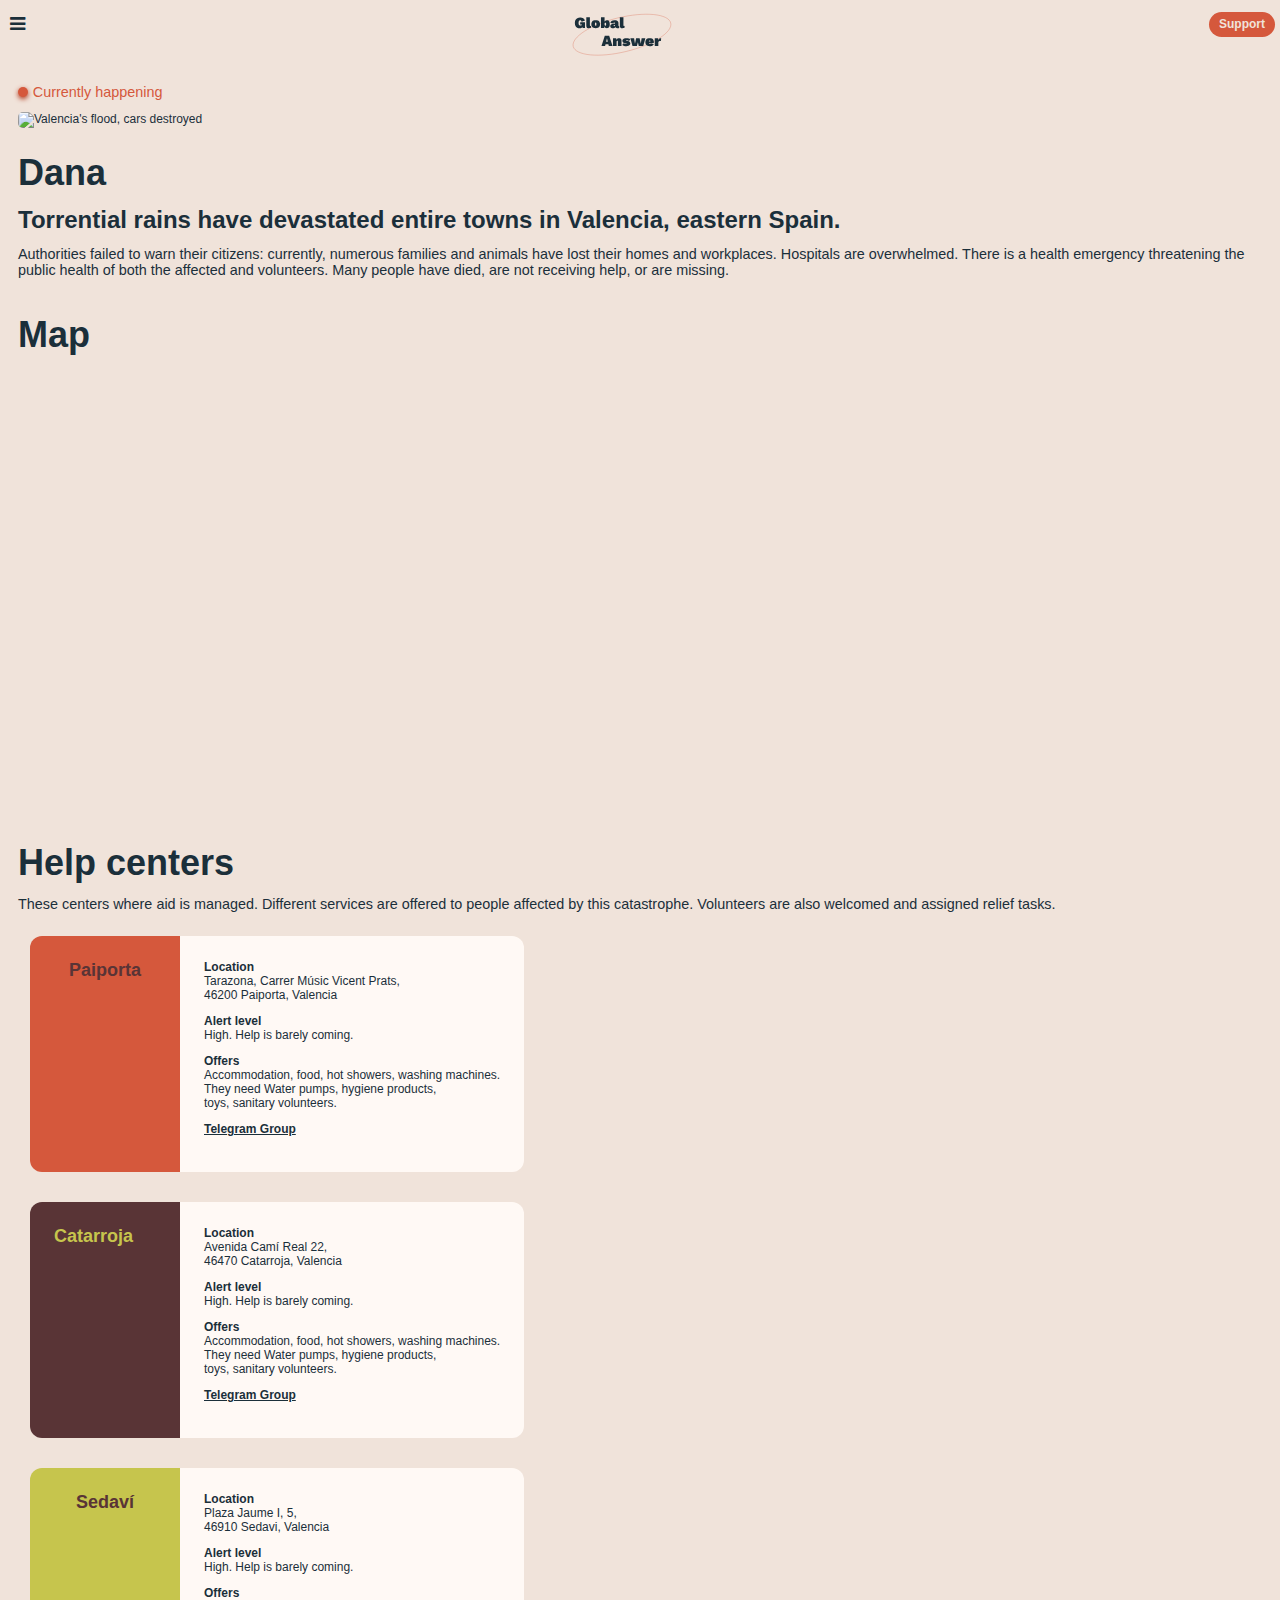
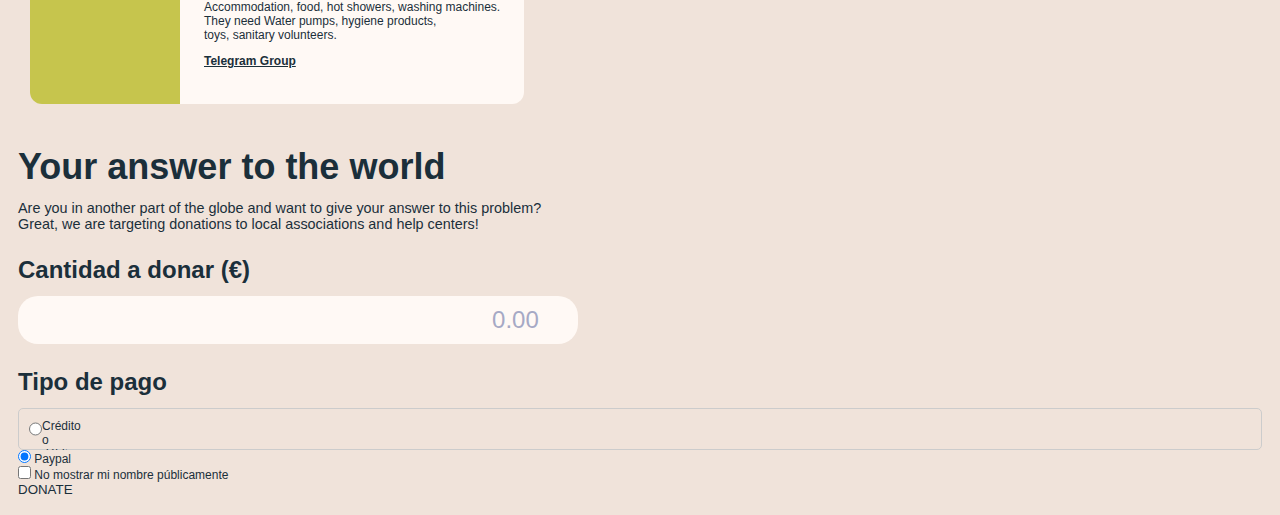
==== emergencia-dana.html @ 5656330e "finales viernes" ====
<!DOCTYPE html>
<html lang="en">

<head>
    <meta charset="UTF-8">
    <meta name="viewport" content="width=device-width, initial-scale=1.0">
    <meta name="description" content="Dana floods, Valencia, East villages of Spain">
    <meta name="keywords" content="Emergencias, desastres naturales, ayuda humanitaria, solidaridad">
    <meta name="author" content="Begoña">

    <title> Emergencia Dana </title>

    <link rel="stylesheet" href="./css/global.css">
    <link rel="stylesheet" href="https://cdnjs.cloudflare.com/ajax/libs/font-awesome/4.7.0/css/font-awesome.css">

    <link rel="stylesheet"
        href="https://fonts.googleapis.com/css2?family=Material+Symbols+Outlined:opsz,wght,FILL,GRAD@20..48,100..700,0..1,-50..200&icon_names=filter_list" />


</head>


<body>

    <section class="container">

        <header class="header">

            <nav class="header__navbar">
                <i class="header__burguer fa fa-bars" aria-hidden="true"> </i>

                <img class="header__logo" src="/img/logo.svg"
                    alt="logo de Global answer, escrito le rodea un óvalo naranja">

                <a class="header__action" href="index.html"> Support </a>
            </nav>

        </header>

        <main>

            <article class="emergency__dana">

                <header class="header__dana">
                    <span class="header__dana-advice">
                        <div class="header__dana-circle">
                        </div>
                        <p class="header__dana-txt"> Currently happening </p>
                    </span>
                    <img class="header__dana-img" src="./img/dana-horizontal.svg"
                        alt="Valencia's flood, cars destroyed">
                </header>

                <section class="intro__dana">
                    <h2 class="intro__dana-h2">
                        Dana
                    </h2>

                    <h5 class="intro__dana-h5">
                        Torrential rains have devastated entire towns in Valencia, eastern Spain.
                    </h5>

                    <p class="intro__dana-txt">

                        Authorities failed to warn their citizens: currently, numerous families and animals have lost
                        their homes and workplaces. Hospitals are overwhelmed. There is a health emergency threatening
                        the public health of both the affected and volunteers. Many people have died, are not receiving
                        help, or are missing.
                    </p>
                </section>

                <section class="mapa__dana">

                    <h2 class="mapa__dana-h2">
                        Map
                    </h2>
                    <iframe class="mapa__dana-iframe"
                        src="https://www.google.com/maps/embed?pb=!1m14!1m12!1m3!1d197117.6165064942!2d-0.5944624504521663!3d39.47017004970166!2m3!1f0!2f0!3f0!3m2!1i1024!2i768!4f13.1!5e0!3m2!1sen!2ses!4v1731069019437!5m2!1sen!2ses"
                        width="600" height="450" style="border:0;" allowfullscreen="" loading="lazy"
                        referrerpolicy="no-referrer-when-downgrade"></iframe>
                </section>

                <section class="centers__dana">

                    <h2 class="centers__dana-h2">
                        Help centers
                    </h2>

                    <p class="centers__dana-txt">
                        These centers where aid is managed. Different services are offered to people affected by this
                        catastrophe. Volunteers are also welcomed and assigned relief tasks.

                    </p>

                    <!-- Tarjetas: Centers -->
                    <div class="cards__centers">

                        <!-- Tarjeta parte izq -->
                        <div class="cards__izquierda">

                            <p class="cards__txt">Paiporta</p>

                        </div>

                        <!-- Tarjeta parte derecha -->
                        <div class="cards__derecha">
                            <ul class="cards__list">
                                <li class="cards__listInfo"> <strong> Location</strong> <br> Tarazona, Carrer Músic
                                    Vicent Prats, <br> 46200 Paiporta, Valencia </li>
                                <li class="cards__listInfo"> <strong> Alert level</strong> <br> High. Help is barely
                                    coming.</li>

                                <li class="cards__listInfo">
                                    <strong> Offers </strong><br> Accommodation, food, hot showers, washing machines.
                                    <br> They need Water pumps, hygiene products, <br> toys, sanitary volunteers.
                                </li>
                                <li class="cards__listInfo cards__listInfo-under"> <strong> Telegram Group </strong>
                                </li>

                            </ul>
                        </div>
                    </div>

                    <div class="cards__centers cards__centers--2">

                        <!-- Tarjeta parte izq -->
                        <div class="cards__izquierda cards__izquierda--2">

                            <p class="cards__txt cards__txt--2"> Catarroja</p>

                        </div>

                        <!-- Tarjeta parte derecha -->
                        <div class="cards__derecha">
                            <ul class="cards__list">
                                <li class="cards__listInfo"> <strong> Location</strong> <br>Avenida Camí Real 22,
                                    <br> 46470 Catarroja, Valencia
                                </li>
                                <li class="cards__listInfo"> <strong> Alert level</strong> <br> High. Help is barely
                                    coming.</li>

                                <li class="cards__listInfo">
                                    <strong> Offers </strong><br> Accommodation, food, hot showers, washing machines.
                                    <br> They need Water pumps, hygiene products, <br> toys, sanitary volunteers.
                                </li>
                                <li class="cards__listInfo cards__listInfo-under"> <strong> Telegram Group </strong>
                                </li>

                            </ul>
                        </div>
                    </div>

                    <div class="cards__centers cards__centers--3">

                        <!-- Tarjeta parte izq -->
                        <div class="cards__izquierda cards__izquierda--3">

                            <p class="cards__txt cards__txt--3"> Sedaví</p>

                        </div>

                        <!-- Tarjeta parte derecha -->
                        <div class="cards__derecha">
                            <ul class="cards__list">
                                <li class="cards__listInfo"> <strong> Location</strong> <br>Plaza Jaume I, 5,
                                    <br>46910 Sedavi, Valencia
                                </li>
                                <li class="cards__listInfo"> <strong> Alert level</strong> <br> High. Help is barely
                                    coming.</li>

                                <li class="cards__listInfo">
                                    <strong> Offers </strong><br> Accommodation, food, hot showers, washing machines.
                                    <br> They need Water pumps, hygiene products, <br> toys, sanitary volunteers.
                                </li>
                                <li class="cards__listInfo cards__listInfo-under"> <strong> Telegram Group </strong>
                                </li>

                            </ul>
                        </div>
                    </div>


                </section>

                <section class="form_dana">
                    <h2 class="form__dana-h2">
                        Your answer to the world
                    </h2>

                    <p class="form__dana-txt">
                        Are you in another part of the globe and want to give your answer to this problem? <br> Great,
                        we are targeting donations to local associations and help centers!
                    </p>

                    <form>
                        <label class="form__eurosText" for="cantidad"> Cantidad a donar (€) </label>
                        <input class="form__eurosImput" type="number" min="0" step="0.01" value="0.00">
                    </form>


                    <form class="form__payment">
                        <p class="form__eurosText">Tipo de pago</p>
                        <div class="form__paymentStyle">
                         
                            <input class="form__paymentType" type="radio" name="pago" value="creditodebito">
                            <label class="creditodebito"  for="creditodebito">Crédito o débito</label>
                        </div>

                        <div class="form_paymentStyle">
                            <input id="paypal" type="radio" name="pago" value="paypal" checked>
                            <label for="paypal">Paypal</label>
                        </div>
                    </form>

                    <form>
                        <input id="anonimo" type="checkbox" name="anonimo">
                        <label for="anonimo">No mostrar mi nombre públicamente</label>
                    </form>

                    <button class="botonDonar" type="submit"> DONATE </button>

                    <!-- <div>


                        <form class="comment-form">

                            <textarea id="comment" name="comment" rows="4"
                                placeholder="¿Qué te ha parecido? Escribe aquí tu respuesta..."></textarea>

                            <button id="boton-re" type="submit"> Enviar</button>
                        </form>
                    </div> -->
                </section>

            </article>




        </main>

        <!-- <footer class="footer">
            <ul class="footer__links">
                <li class="footer__link">Global Answer® 2024</li>
                <li class="footer__link">Cookies</li>
                <li class="footer__link">Términos & Condiciones</li>
            </ul>
        </footer> -->

</body>


</html>
---- css/global.css ----
@font-face {
    font-family: 'Work Sans';
    src: url('./fonts/worksans-black.ttf') format('truetype');
}

/* @font-face {
    font-family: 'Space Grotesk';
    src: url('./fonts/spacegrotesk-medium.otf') format('truetype')     
} */

html {
    font-size: 12px;
}

* {
    box-sizing: border-box;
    padding: 0px;
    margin: 0px;
    text-decoration: none;
    border-style: none;
    color: #1B2F3A;
    background-color: #F0E3DA;
    font-family: 'Space Grotesk', Helvetica, Arial, sans-serif;
    ;

}

.container {
    display: flex;
    flex-direction: column;
    height: 100vh;
}

/* HEADER */

.header__navbar {
    display: flex;
    justify-content: space-between;
    align-items: center;

}

.header__burguer.fa.fa-bars {
    margin-left: 10px;
    padding-right: 10px;
    margin-top: -1rem;
    font-size: 18px;
}


.header__logo {
    margin-top: 0.5rem;
}

.header__action {
    background-color: #D5583C;
    color: #F0E3DA;
    border-radius: 20px;

    font-size: 12px;
    font-weight: bold;

    padding: 5px 10px 6px 10px;
    margin-right: 5px;
    margin-top: -1rem;

}

/* SECCION 1: CALL TO ACTION IMAGEN */

.call-action {
    width: 100%;
    text-align: center;

}

.call-action__img {
    height: 100%;
    width: 100%;
    height: auto;
    max-width: 100vw;

    margin-top: 2rem;
}


/* SECCION 2: FILTRADO */

.filter {
    width: 100%;
}

.filter__bar {
    display: flex;
    width: 100%;
    justify-content: space-between;
    align-items: center;
    padding: 2rem 3rem;

}

.filter__search {
    flex: 1;
    max-width: 100%;
    padding: 1rem 1.7rem;
    margin: 1rem 2rem 1rem 1rem;
    /* margin right more */

    border-radius: 20px;
    outline: none;
    font-size: 1rem;
    font-weight: 300;
    background-color: #fef7f1;
}

/* SECTION 3 */

.cards {
    display: flex;
    flex-direction: column;
    align-items: center;


}


.cards__1 {
    position: relative;
    display: flex;
    flex-direction: row;
    width: 90%;
    /* Antes tenía max-width, corregido a width */

    background-color: #fef7f1;
    border-radius: 12px;
    overflow: hidden;
    /* Para asegurar que el borde redondeado funcione correctamente */
    margin-bottom: 2rem;
}

.cards__2 {
    position: relative;
    display: flex;
    flex-direction: row;
    width: 90%;

    background-color: #fef7f1;
    border-radius: 12px;
    overflow: hidden;
    margin-bottom: 2rem;
}

.cards__3 {
    position: relative;
    display: flex;
    flex-direction: row;
    width: 90%;

    background-color: #fef7f1;
    border-radius: 12px;
    overflow: hidden;
    margin-bottom: 2rem;
}


.cards__4 {
    position: relative;
    display: flex;
    flex-direction: row;
    width: 90%;
    background-color: #fef7f1;
    border-radius: 12px;
    overflow: hidden;
}


/* Tarjeta parte izq */

.cards__header {
    position: relative;
    display: flex;
    width: 40%;
}

.cards__date {
    position: absolute;
    top: 1rem;
    left: 1rem;

    display: inline-flex;
    align-items: center;
    background: none;
}

.cards__txt {
    background: none;
    font-weight: bold;
}


.cards__date-circle {

    width: 10px;
    height: 10px;
    border-radius: 50%;
    background-color: #D5583C;

    margin-right: 0.2rem;

    box-shadow: 0 2px 5px #af3519;
}



.cards__image {
    width: 100%;
    max-width: 100%;
    object-fit: cover;
    border-radius: 12px 0 0 12px;

}

/* Tarjeta parte drcha */

.cards__header-link {
    cursor: pointer;
}

.cards__text {
    width: 60%;
    font-size: 1.2rem;
    margin-left: 1rem;
    background-color: #fef7f1;
    color: #1B2F3A;
}

.cards__location {
    font-size: 12px;
    margin-bottom: 5px;
    margin-top: 1em;
    background: none;
}

.card__h2 {
    font-size: 1.8em;
    /* line-height: 1em; */

    font-weight: bold;
    background: none;
}

.cards__link {
    width: auto;
    position: absolute;
    bottom: 1em;
    right: 1em;
    text-align: right;
    margin-top: 10px;

    background: none;
    color: #D5583C;

    font-size: 0.8em;
    text-decoration: none;
    font-weight: bold;
    letter-spacing: 1px;
}

.cards__find-more {
    display: flex;
    justify-content: center;
    font-size: 1.2rem;
    margin: 1rem 0rem 2rem 0rem;
}

/* FOOTER */

.footer {
    background-color: #1B2F3A;
    padding: 1.8rem 1rem;
    display: flex;
    text-decoration: none;
    list-style: none;
}

.footer__links {
    display: flex;
    flex: 1;
    justify-content: space-between;
    align-content: center;

    background: none;
    font-size: 1rem;
    letter-spacing: 1px;
}

.footer__link {
    list-style: none;
    text-decoration: none;

    background: none;
    color: #fef7f1;
}

/* DANA PAGE · DANA PAGE · DANA PAGE */


/* HEADER DANA */

.emergency__dana {
    display: flex;
    flex-direction: column;
    justify-content: center;
    margin: 1.5rem;
    margin-top: 2rem;
}

.header__dana {
    display: flex;
    flex-direction: column;
}

.header__dana-advice {
    display: flex;
    flex-direction: row;
    align-items: center;
    font-size: 1.2rem;

    margin-bottom: 1rem;
}

.header__dana-txt {
    color: #D5583C;

}

.header__dana-circle {
    width: 10px;
    height: 10px;
    border-radius: 50%;

    background-color: #D5583C;
    box-shadow: 0 2px 5px #af3519;
    box-shadow: 0 2px 5px #af3519;

    margin-right: 0.4rem;
}

.header__dana-img {
    border-radius: 5px;
}

/* INTRO DANA */

.intro__dana {
    margin-top: 2rem;
    margin-bottom: 2rem;
}

.intro__dana-h2 {
    font-size: 3rem;
    margin-bottom: 1rem;
}

.intro__dana-h5 {
    font-size: 2rem;
    margin-bottom: 1rem;
}

.intro__dana-txt {
    font-size: 1.2rem;
    margin-bottom: 1rem;

}

/* MAPA DANA */

.mapa__dana {
    display: flex;
    flex-direction: column;
    justify-content: center;
    margin-bottom: 2rem;
}

.mapa__dana-h2 {
    display: flex;
    font-size: 3rem;
    margin-bottom: 1rem;
}

.mapa__dana-iframe {
    display: flex;
    width: 100%;
}


/* CENTERS DANA */

.centers__dana {
    display: flex;
    flex-direction: column;
    justify-content: center;
    margin-bottom: 2rem;
}

.centers__dana-h2 {
    display: flex;
    font-size: 3rem;
    margin-bottom: 1rem;
}

.centers__dana-txt {
    font-size: 1.2rem;
    margin-bottom: 1rem;
}



.cards__centers {
    display: flex;
    flex-direction: row;
    margin: 1rem 1rem 1.5rem;

}

/* Tarjeta parte izquierda */

.cards__izquierda {
    display: flex;
    width: 150px;

    justify-content: center;
    background-color: #D5583C;
    padding: 2rem;

    border-radius: 12px 0px 0px 12px;
}


.cards__txt {
    display: flex;
    background: none;
    color: #593436;
    font-size: 1.5rem;
}

.cards__derecha {
    display: flex;
    justify-content: space-between;


}

.cards__list {
    padding: 2rem;
    background-color: #FFF9F5;
    border-radius: 0px 12px 12px 0px;
}

strong {
    background: none;
}

.cards__listInfo {
    background: none;
    list-style: none;
    margin-bottom: 1rem;

}



.cards__listInfo-under {
    text-decoration: underline;
}

/* Cards version 2: CATARROJA  */
.cards__izquierda.cards__izquierda--2 {
    background-color: #593436;
    width: 150px;
}

.cards__txt.cards__txt--2 {
    color: #C6C54D;
    width: 150px;
}

/* Cards version 2: SEDAVÍ  */
.cards__izquierda.cards__izquierda--3 {
    background-color: #C6C54D;

}

.cards__txt.cards__txt--3 {
    color: #593436;
}


/* DONATION FORM */

.form__dana-h2 {
    display: flex;
    font-size: 3rem;
    margin-bottom: 1rem;
}

.form__dana-txt {
    font-size: 1.2rem;
    margin-bottom: 1rem;
}


.form__dana {
    display: flex;
    flex-direction: column;
}

.form__eurosText {
    display: flex;
    margin-top: 2rem;
    margin-bottom: 1rem;
    font-size: 2rem;
    font-weight: bold;
}

.form__eurosImput {
    width: 45%;
    height: 30px;
    background-color: #FFF9F5;
    color: #a6a9c5;
    /* border: 1px solid #1B2F3A;  */
    border-radius: 20px;
    text-align: right;
    padding: 2rem;
    font-size: 2rem;
}


.form__payment {
    display: flex;
    flex-direction: column;
}

.form__paymentStyle { 
display: flex;
flex-direction: row;
  padding: 10px;
  border: 1px solid #ccc;
  border-radius: 5px;

}
.creditodebito {
    width: 20px;
    height: 20px;
    font-size: 1rem;
}
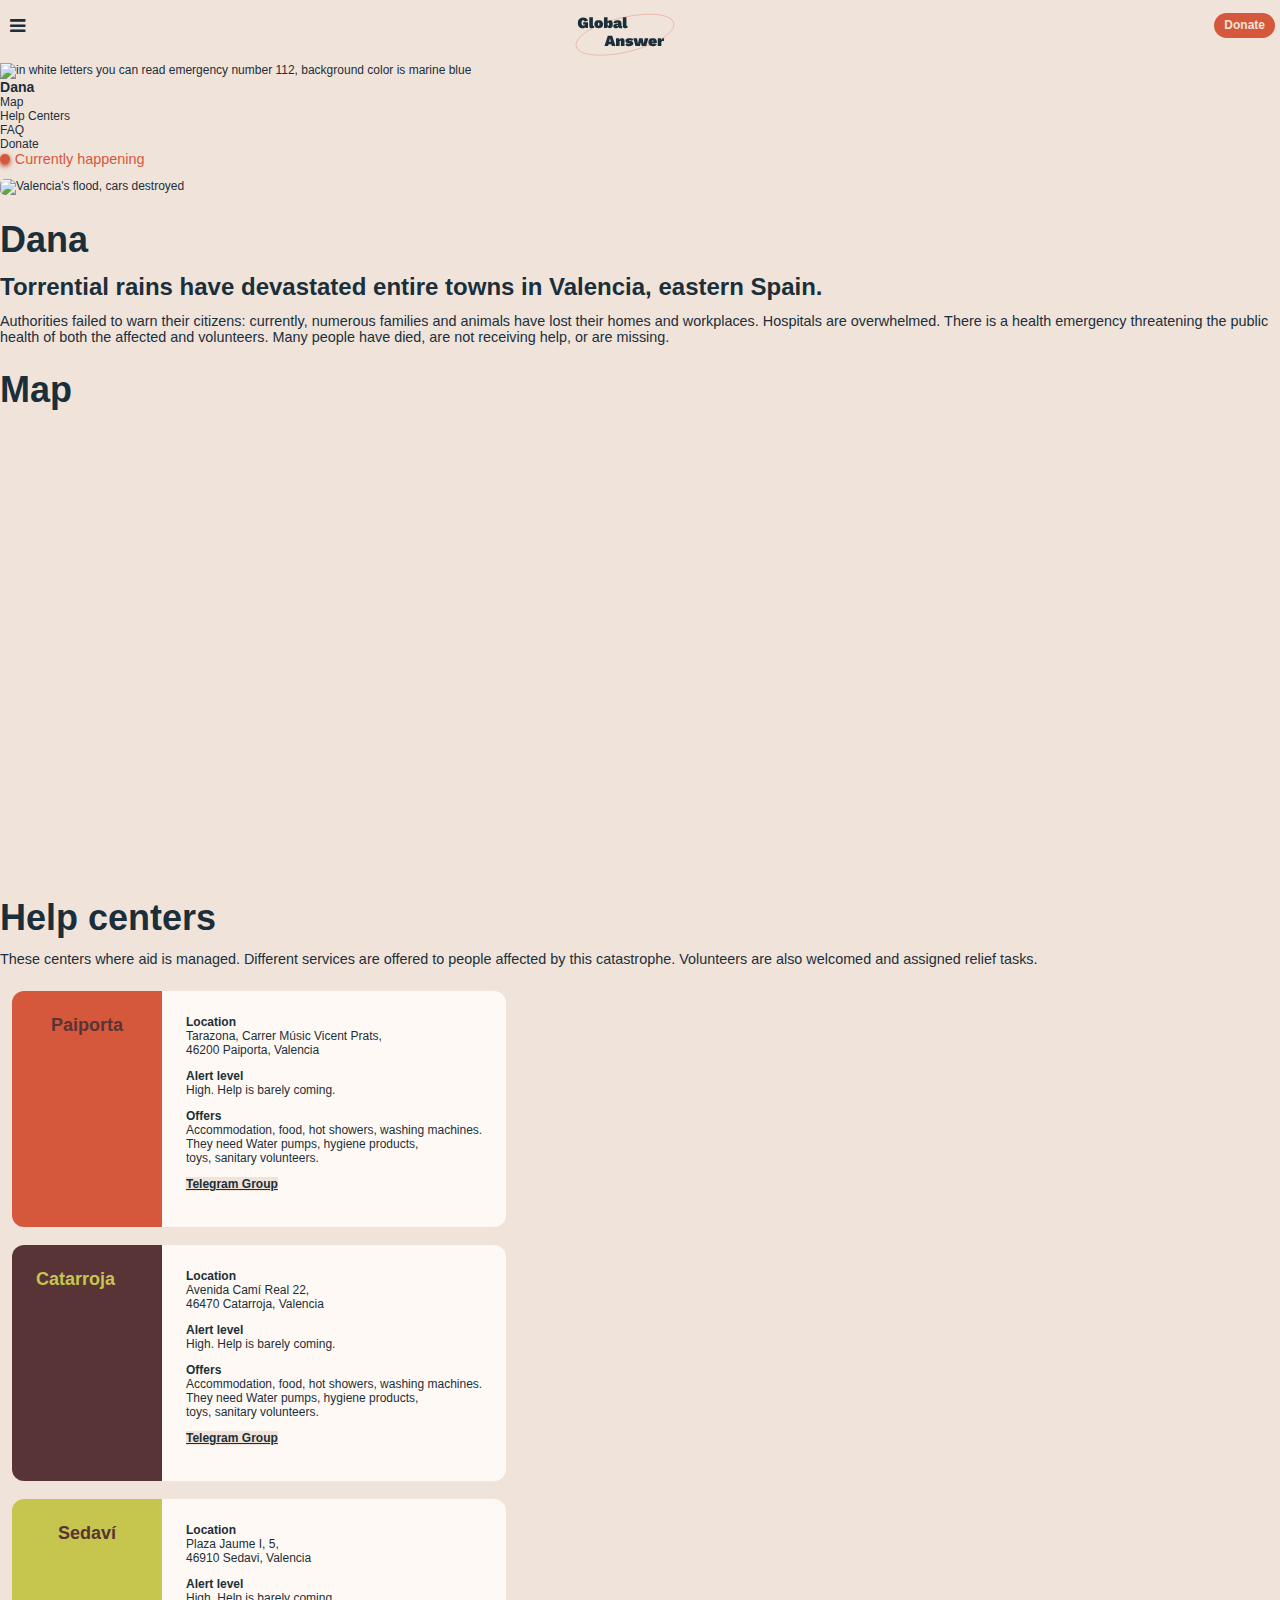
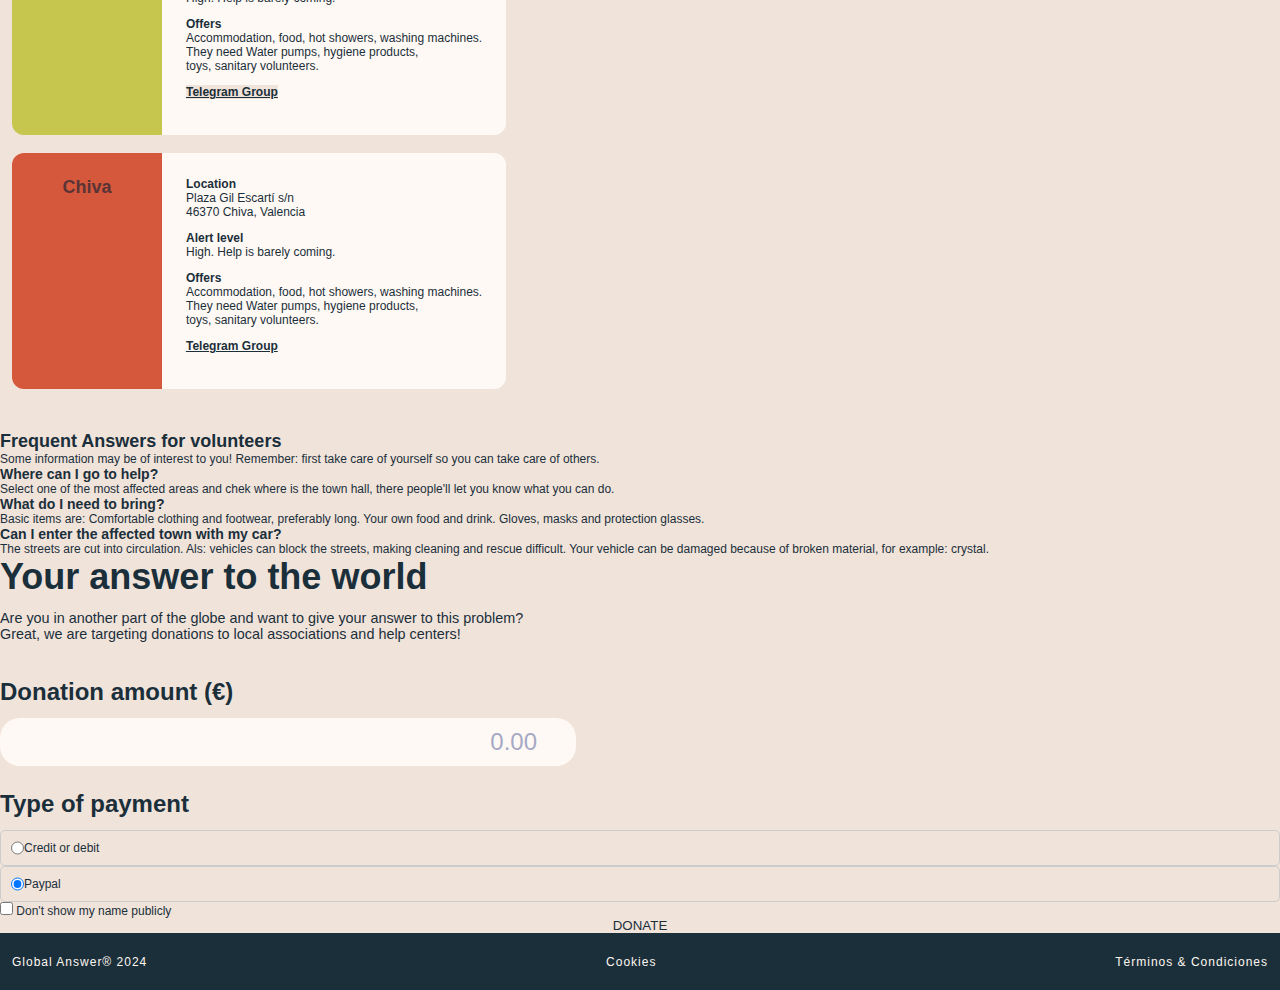
==== commit 3fc999c2: "links" ====
--- a/emergencia-dana.html
+++ b/emergencia-dana.html
@@ -22,24 +22,44 @@
 
 <body>
 
-    <section class="container">
-
-        <header class="header">
+    <section class="container__grid">
+
+        <header class="header__fixed">
 
             <nav class="header__navbar">
                 <i class="header__burguer fa fa-bars" aria-hidden="true"> </i>
 
-                <img class="header__logo" src="/img/logo.svg"
-                    alt="logo de Global answer, escrito le rodea un óvalo naranja">
-
-                <a class="header__action" href="index.html"> Support </a>
+                <a href="index.html"> <img class="header__logo" src="/img/logo.svg"
+                        alt="Global answer logo written. An orange oval surrounds him"> </a>
+                <a class="header__action" href="index.html"> Donate </a>
             </nav>
 
         </header>
 
-        <main>
-
-            <article class="emergency__dana">
+        <main class="main__emergencia-dana">
+            <aside>
+
+                <img class="aside__img-emergency" src="img/aside-emergency.svg"
+                    alt="in white letters you can read emergency number 112, background color is marine blue">
+
+
+                <nav class="nav__intern">
+                    <h3 class="nav__intern-title"> <a class="nav__links" href="#" data-target="intro"> Dana </a> </h3>
+                    <ul class="nav__internList">
+                        <li class="nav__internList-items"> <a class="nav__links" href="#" data-target="map">Map</a>
+                        </li>
+                        <li class="nav__internList-items"> <a class="nav__links" href="#" data-target="centers">Help
+                                Centers</a> </li>
+                        <li class="nav__internList-items"> <a class="nav__links" href="#" data-target="faq">FAQ</a>
+                        </li>
+                        <li class="nav__internList-items"><a class="nav__links" href="#" data-target="donate">
+                                Donate</a> </li>
+                    </ul>
+                </nav>
+
+            </aside>
+
+            <article class="article__emergencia-dana">
 
                 <header class="header__dana">
                     <span class="header__dana-advice">
@@ -51,7 +71,7 @@
                         alt="Valencia's flood, cars destroyed">
                 </header>
 
-                <section class="intro__dana">
+                <section class="intro__dana" data-section="intro">
                     <h2 class="intro__dana-h2">
                         Dana
                     </h2>
@@ -69,7 +89,7 @@
                     </p>
                 </section>
 
-                <section class="mapa__dana">
+                <section class="mapa__dana" data-section="map">
 
                     <h2 class="mapa__dana-h2">
                         Map
@@ -80,7 +100,7 @@
                         referrerpolicy="no-referrer-when-downgrade"></iframe>
                 </section>
 
-                <section class="centers__dana">
+                <section class="centers__dana" data-section="centers">
 
                     <h2 class="centers__dana-h2">
                         Help centers
@@ -92,97 +112,173 @@
 
                     </p>
 
-                    <!-- Tarjetas: Centers -->
-                    <div class="cards__centers">
-
-                        <!-- Tarjeta parte izq -->
-                        <div class="cards__izquierda">
-
-                            <p class="cards__txt">Paiporta</p>
-
-                        </div>
-
-                        <!-- Tarjeta parte derecha -->
-                        <div class="cards__derecha">
-                            <ul class="cards__list">
-                                <li class="cards__listInfo"> <strong> Location</strong> <br> Tarazona, Carrer Músic
-                                    Vicent Prats, <br> 46200 Paiporta, Valencia </li>
-                                <li class="cards__listInfo"> <strong> Alert level</strong> <br> High. Help is barely
-                                    coming.</li>
-
-                                <li class="cards__listInfo">
-                                    <strong> Offers </strong><br> Accommodation, food, hot showers, washing machines.
-                                    <br> They need Water pumps, hygiene products, <br> toys, sanitary volunteers.
-                                </li>
-                                <li class="cards__listInfo cards__listInfo-under"> <strong> Telegram Group </strong>
-                                </li>
-
-                            </ul>
+                    <div class="cards__grid">
+                        <div class="cards__centers">
+
+                            <!-- Tarjeta parte izq -->
+                            <div class="cards__izquierda">
+
+                                <p class="cards__txt">Paiporta</p>
+
+                            </div>
+
+                            <!-- Tarjeta parte derecha -->
+                            <div class="cards__derecha">
+                                <ul class="cards__list">
+                                    <li class="cards__listInfo"> <strong> Location</strong> <br> Tarazona, Carrer Músic
+                                        Vicent Prats, <br> 46200 Paiporta, Valencia </li>
+                                    <li class="cards__listInfo"> <strong> Alert level</strong> <br> High. Help is barely
+                                        coming.</li>
+
+                                    <li class="cards__listInfo">
+                                        <strong> Offers </strong><br> Accommodation, food, hot showers, washing
+                                        machines.
+                                        <br> They need Water pumps, hygiene products, <br> toys, sanitary volunteers.
+
+                                        <a class="cards__listInfo-link" href="https://web.telegram.org/k/"
+                                            target="_blank">
+                                    <li class="cards__listInfo cards__listInfo-under"> <strong> Telegram Group </strong>
+                                    </li>
+                                    </a>
+
+                                </ul>
+                            </div>
+                        </div>
+
+                        <div class="cards__centers cards__centers--2">
+
+                            <!-- Tarjeta parte izq -->
+                            <div class="cards__izquierda cards__izquierda--2">
+
+                                <p class="cards__txt cards__txt--2">Catarroja</p>
+
+                            </div>
+
+                            <!-- Tarjeta parte derecha -->
+                            <div class="cards__derecha">
+                                <ul class="cards__list">
+                                    <li class="cards__listInfo"> <strong> Location</strong> <br>Avenida Camí Real 22,
+                                        <br> 46470 Catarroja, Valencia
+                                    </li>
+                                    <li class="cards__listInfo"> <strong> Alert level</strong> <br> High. Help is barely
+                                        coming.</li>
+
+                                    <li class="cards__listInfo">
+                                        <strong> Offers </strong><br> Accommodation, food, hot showers, washing
+                                        machines.
+                                        <br> They need Water pumps, hygiene products, <br> toys, sanitary volunteers.
+
+                                        <a class="cards__listInfo-link" href="https://web.telegram.org/k/"
+                                            target="_blank">
+                                    <li class="cards__listInfo cards__listInfo-under"> <strong> Telegram Group </strong>
+                                    </li>
+                                    </a>
+
+                                </ul>
+                            </div>
+                        </div>
+
+                        <div class="cards__centers cards__centers--3">
+
+                            <!-- Tarjeta parte izq -->
+                            <div class="cards__izquierda cards__izquierda--3">
+
+                                <p class="cards__txt cards__txt--3"> Sedaví</p>
+
+                            </div>
+
+                            <!-- Tarjeta parte derecha -->
+                            <div class="cards__derecha">
+                                <ul class="cards__list">
+                                    <li class="cards__listInfo"> <strong> Location</strong> <br>Plaza Jaume I, 5,
+                                        <br>46910 Sedavi, Valencia
+                                    </li>
+                                    <li class="cards__listInfo"> <strong> Alert level</strong> <br> High. Help is barely
+                                        coming.</li>
+
+                                    <li class="cards__listInfo">
+                                        <strong> Offers </strong><br> Accommodation, food, hot showers, washing
+                                        machines.
+                                        <br> They need Water pumps, hygiene products, <br> toys, sanitary volunteers.
+
+
+                                        <a class="cards__listInfo-link" href="https://web.telegram.org/k/"
+                                            target="_blank">
+                                    <li class="cards__listInfo cards__listInfo-under"> <strong> Telegram Group </strong>
+                                    </li>
+                                    </a>
+
+                                </ul>
+                            </div>
+                        </div>
+
+                        <div class="cards__centers cards__centers--4">
+
+                            <!-- Tarjeta parte izq -->
+                            <div class="cards__izquierda cards__izquierda--4">
+
+                                <p class="cards__txt cards__txt--4"> Chiva </p>
+
+                            </div>
+
+                            <!-- Tarjeta parte derecha -->
+                            <div class="cards__derecha">
+                                <ul class="cards__list">
+                                    <li class="cards__listInfo"> <strong> Location</strong> <br>Plaza Gil Escartí s/n
+                                        <br> 46370 Chiva, Valencia
+                                    </li>
+                                    <li class="cards__listInfo"> <strong> Alert level</strong> <br> High. Help is barely
+                                        coming.</li>
+
+                                    <li class="cards__listInfo">
+                                        <strong> Offers </strong><br> Accommodation, food, hot showers, washing
+                                        machines.
+                                        <br> They need Water pumps, hygiene products, <br> toys, sanitary volunteers.
+                                    </li>
+
+                                    <a class="cards__listInfo-link" href="https://web.telegram.org/k/" target="_blank">
+                                        <li class="cards__listInfo cards__listInfo-under"> <strong> Telegram Group
+                                            </strong>
+                                        </li>
+                                    </a>
+
+                                </ul>
+                            </div>
                         </div>
                     </div>
 
-                    <div class="cards__centers cards__centers--2">
-
-                        <!-- Tarjeta parte izq -->
-                        <div class="cards__izquierda cards__izquierda--2">
-
-                            <p class="cards__txt cards__txt--2"> Catarroja</p>
-
-                        </div>
-
-                        <!-- Tarjeta parte derecha -->
-                        <div class="cards__derecha">
-                            <ul class="cards__list">
-                                <li class="cards__listInfo"> <strong> Location</strong> <br>Avenida Camí Real 22,
-                                    <br> 46470 Catarroja, Valencia
-                                </li>
-                                <li class="cards__listInfo"> <strong> Alert level</strong> <br> High. Help is barely
-                                    coming.</li>
-
-                                <li class="cards__listInfo">
-                                    <strong> Offers </strong><br> Accommodation, food, hot showers, washing machines.
-                                    <br> They need Water pumps, hygiene products, <br> toys, sanitary volunteers.
-                                </li>
-                                <li class="cards__listInfo cards__listInfo-under"> <strong> Telegram Group </strong>
-                                </li>
-
-                            </ul>
-                        </div>
-                    </div>
-
-                    <div class="cards__centers cards__centers--3">
-
-                        <!-- Tarjeta parte izq -->
-                        <div class="cards__izquierda cards__izquierda--3">
-
-                            <p class="cards__txt cards__txt--3"> Sedaví</p>
-
-                        </div>
-
-                        <!-- Tarjeta parte derecha -->
-                        <div class="cards__derecha">
-                            <ul class="cards__list">
-                                <li class="cards__listInfo"> <strong> Location</strong> <br>Plaza Jaume I, 5,
-                                    <br>46910 Sedavi, Valencia
-                                </li>
-                                <li class="cards__listInfo"> <strong> Alert level</strong> <br> High. Help is barely
-                                    coming.</li>
-
-                                <li class="cards__listInfo">
-                                    <strong> Offers </strong><br> Accommodation, food, hot showers, washing machines.
-                                    <br> They need Water pumps, hygiene products, <br> toys, sanitary volunteers.
-                                </li>
-                                <li class="cards__listInfo cards__listInfo-under"> <strong> Telegram Group </strong>
-                                </li>
-
-                            </ul>
-                        </div>
-                    </div>
-
-
-                </section>
-
-                <section class="form_dana">
+                </section>
+
+
+                <section class="section__faq" data-section="faq">
+
+                    <h2 class="list__faq-h2"> Frequent Answers for volunteers </h2>
+
+                    <p class="list__faq-subtitle"> Some information may be of interest to you! Remember: first take care
+                        of yourself so you can take care of others. </p>
+
+                    <ul class="list__faq">
+                        <li class="list__faq-items">
+                            <h3 class="list__faq-h3">Where can I go to help? </h3>
+                            <p class="list__faq-answers"> Select one of the most affected areas and chek where is the
+                                town hall, there people'll let you know what you can do. </p>
+                        </li>
+                        <li class="list__faq-items">
+                            <h3 class="list__faq-h3">What do I need to bring? </h3>
+                            <p class="list__faq-answers"> Basic items are: Comfortable clothing and footwear, preferably
+                                long. Your own food and drink. Gloves, masks and protection glasses. </p>
+                        </li>
+                        <li class="list__faq-items">
+                            <h3 class="list__faq-h3">Can I enter the affected town with my car? </h3>
+                            <p class="list__faq-answers"> The streets are cut into circulation. Als: vehicles can block
+                                the streets, making cleaning and rescue difficult. Your vehicle can be damaged because
+                                of broken material, for example: crystal.
+                            </p>
+                        </li>
+                    </ul>
+                </section>
+
+                <section class="form__dana" data-section="donate">
                     <h2 class="form__dana-h2">
                         Your answer to the world
                     </h2>
@@ -193,28 +289,30 @@
                     </p>
 
                     <form>
-                        <label class="form__eurosText" for="cantidad"> Cantidad a donar (€) </label>
+                        <label class="form__eurosText" for="cantidad"> Donation amount (€) </label>
                         <input class="form__eurosImput" type="number" min="0" step="0.01" value="0.00">
                     </form>
 
 
                     <form class="form__payment">
-                        <p class="form__eurosText">Tipo de pago</p>
+
+                        <p class="form__eurosText">Type of payment</p>
+
                         <div class="form__paymentStyle">
-                         
-                            <input class="form__paymentType" type="radio" name="pago" value="creditodebito">
-                            <label class="creditodebito"  for="creditodebito">Crédito o débito</label>
-                        </div>
-
-                        <div class="form_paymentStyle">
-                            <input id="paypal" type="radio" name="pago" value="paypal" checked>
-                            <label for="paypal">Paypal</label>
+                            <input class="form__paymentImput" type="radio" name="pago" value="creditodebito">
+                            <label class="form__label" for="creditodebito">Credit or debit</label>
+                        </div>
+
+
+                        <div class="form__paymentStyle">
+                            <input class="form__paymentImput" type="radio" name="pago" value="paypal" checked>
+                            <label class="form__label" for="paypal">Paypal</label>
                         </div>
                     </form>
 
-                    <form>
-                        <input id="anonimo" type="checkbox" name="anonimo">
-                        <label for="anonimo">No mostrar mi nombre públicamente</label>
+                    <form class="form__checkboxStyle">
+                        <input class="form__checkbox" type="checkbox" name="anonimo">
+                        <label class="form__checkboxLabel" for="anonimo">Don't show my name publicly</label>
                     </form>
 
                     <button class="botonDonar" type="submit"> DONATE </button>
@@ -234,20 +332,36 @@
 
             </article>
 
-
-
-
         </main>
 
-        <!-- <footer class="footer">
+
+        <footer class="footer">
             <ul class="footer__links">
                 <li class="footer__link">Global Answer® 2024</li>
                 <li class="footer__link">Cookies</li>
                 <li class="footer__link">Términos & Condiciones</li>
             </ul>
-        </footer> -->
+        </footer>
 
 </body>
 
+<script>
+
+    document.querySelectorAll('[data-target]').forEach(link => {
+        link.addEventListener('click', (event) => {
+
+            event.preventDefault();
+
+            const target = event.target.dataset.target;
+
+            const section = document.querySelector(`[data-section="${target}"]`);
+
+            section.scrollIntoView({ behavior: 'smooth',
+             });
+           
+        });
+    });
+
+</script>
 
 </html>